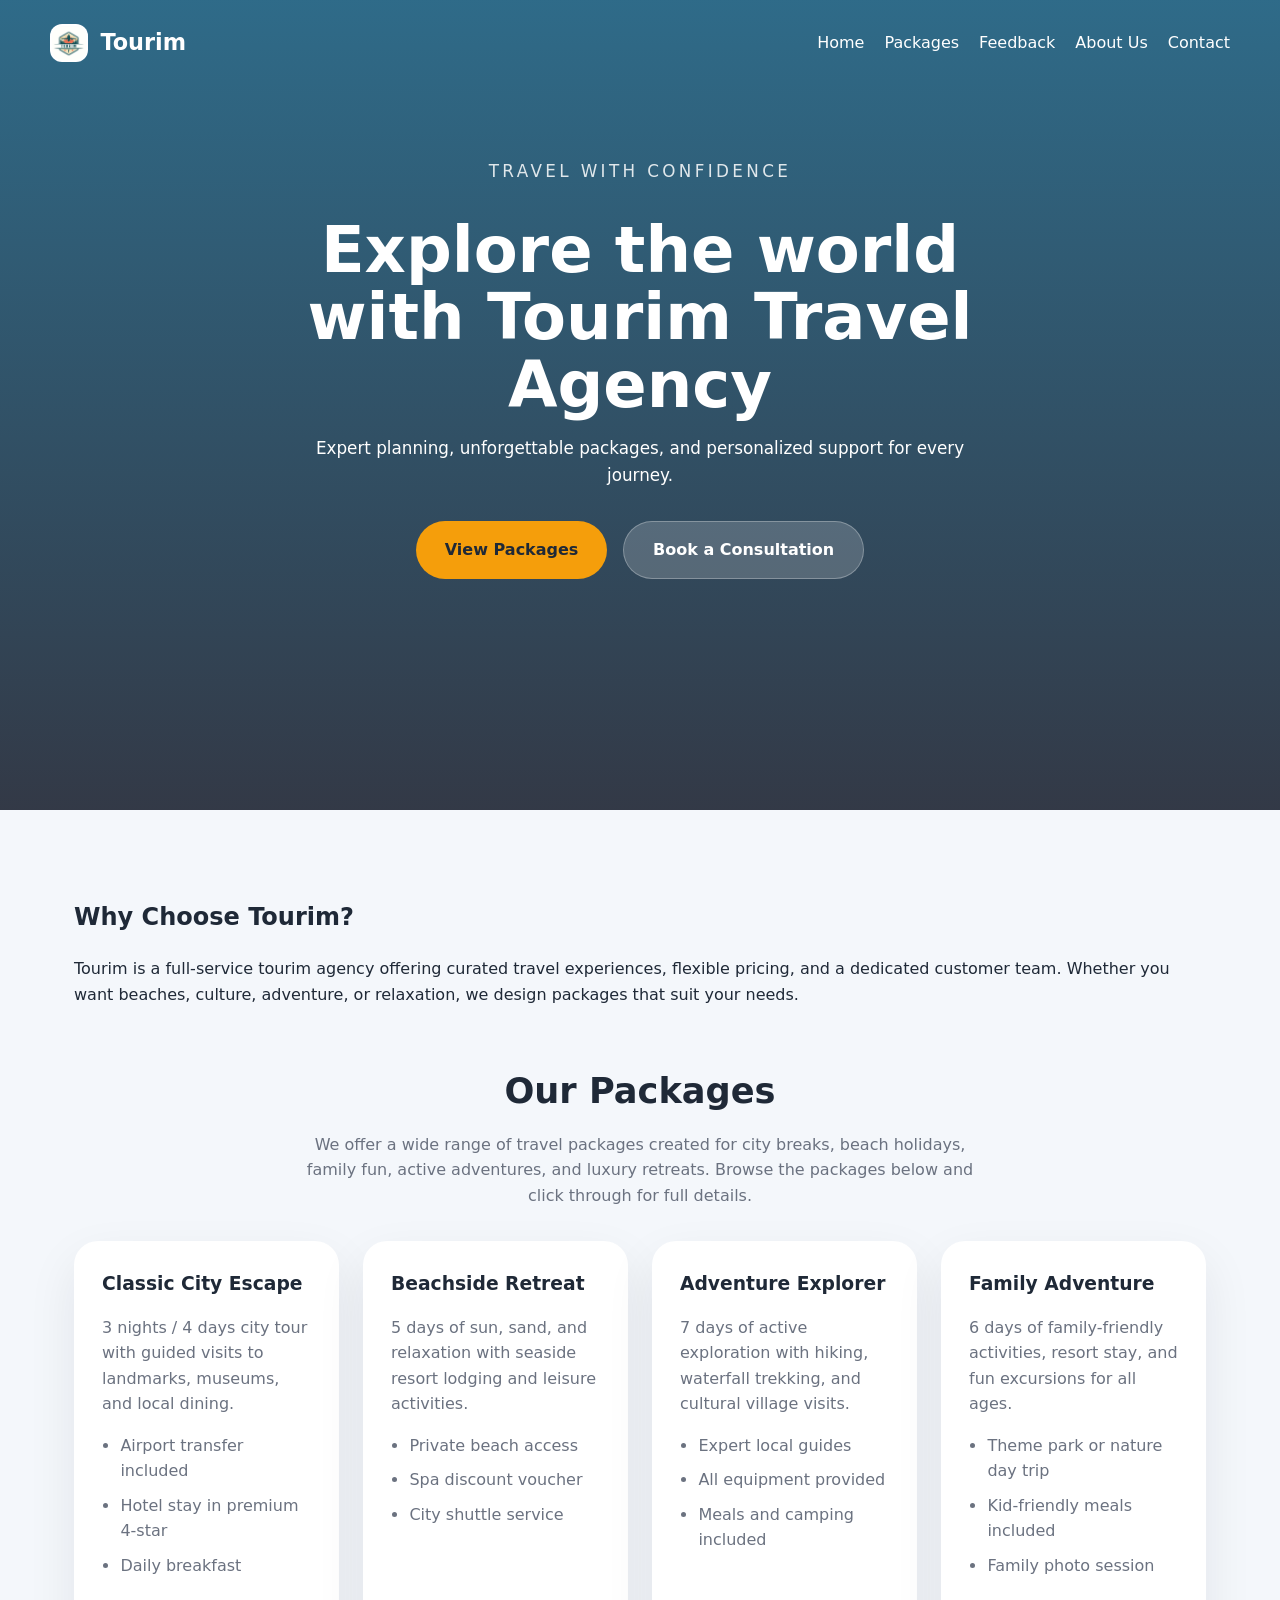
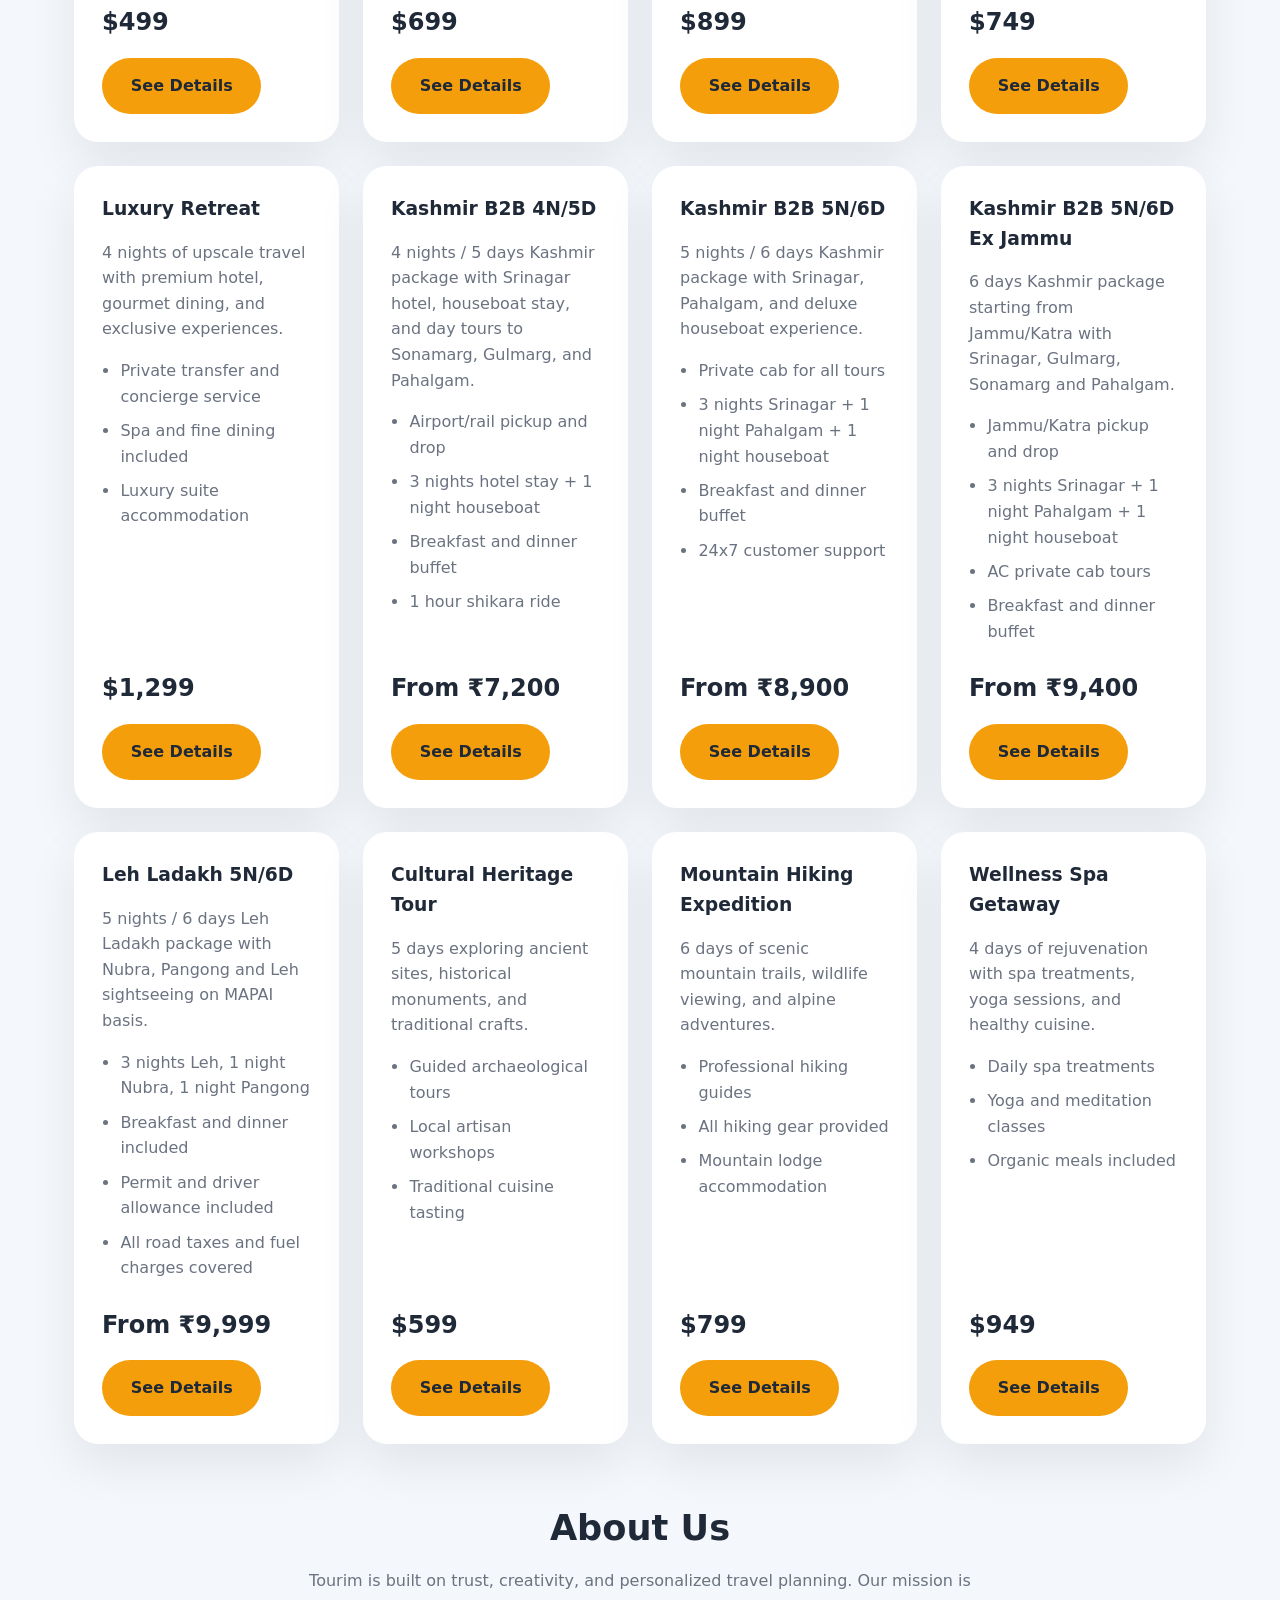
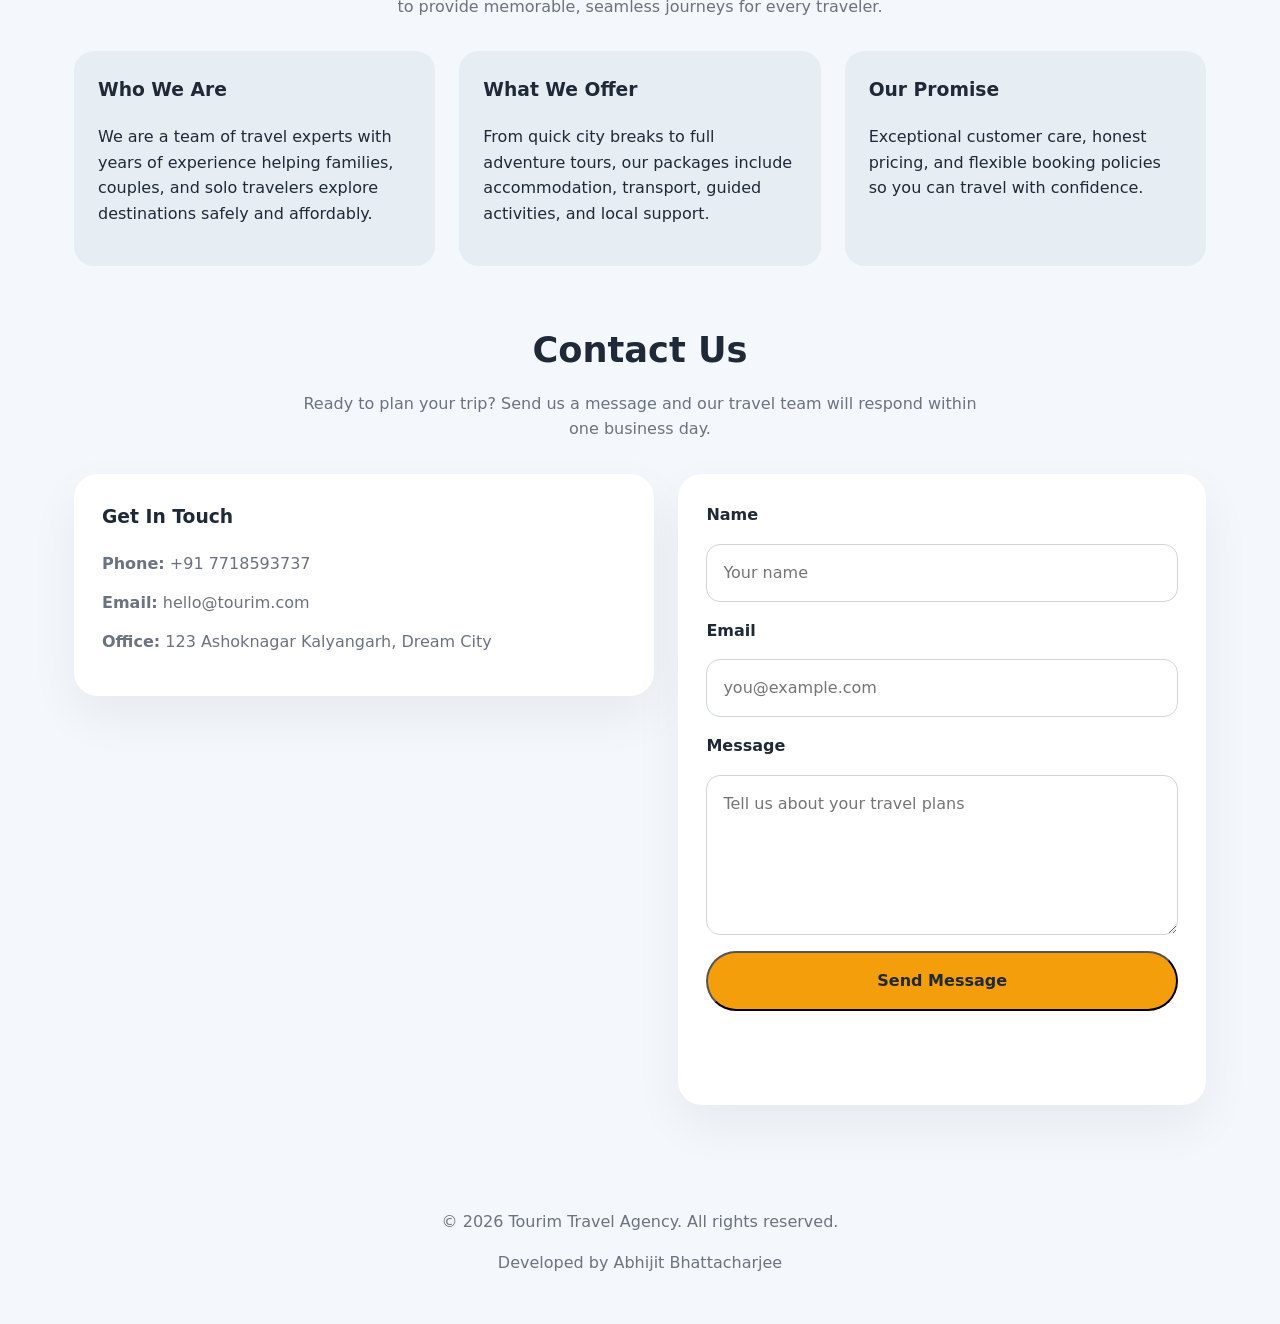
==== index.html @ 2cdc0762 "Add files via upload" ====
<!DOCTYPE html>
<html lang="en">
<head>
  <meta charset="UTF-8">
  <meta name="viewport" content="width=device-width, initial-scale=1.0">
  <title>Tourim Travel Agency</title>
  <link rel="stylesheet" href="style.css">
</head>
<body>
  <header class="hero" id="home">
    <nav class="navbar">
      <a href="#home" class="brand logo-link">
        <img src="logo.jpg" alt="Tourim logo" class="logo-img">
        <span>Tourim</span>
      </a>
      <button class="menu-toggle" aria-label="Toggle navigation">☰</button>
      <ul class="nav-links">
        <li><a href="#home">Home</a></li>
        <li><a href="packages.html">Packages</a></li>
        <li><a href="feedback.html">Feedback</a></li>
        <li><a href="#about">About Us</a></li>
        <li><a href="#contact">Contact</a></li>
      </ul>
    </nav>

    <div class="hero-content">
      <p class="eyebrow">Travel with confidence</p>
      <h1>Explore the world with Tourim Travel Agency</h1>
      <p>Expert planning, unforgettable packages, and personalized support for every journey.</p>
      <div class="hero-buttons">
        <a href="packages.html" class="btn btn-primary">View Packages</a>
        <a href="#contact" class="btn btn-secondary">Book a Consultation</a>
      </div>
    </div>
  </header>

  <main>
    <section class="section intro">
      <div class="section-content">
        <h2>Why Choose Tourim?</h2>
        <p>Tourim is a full-service tourim agency offering curated travel experiences, flexible pricing, and a dedicated customer team. Whether you want beaches, culture, adventure, or relaxation, we design packages that suit your needs.</p>
      </div>
    </section>

    <section class="section packages" id="packages">
      <div class="section-header">
        <h2>Our Packages</h2>
        <p>We offer a wide range of travel packages created for city breaks, beach holidays, family fun, active adventures, and luxury retreats. Browse the packages below and click through for full details.</p>
      </div>
      <div class="package-grid">
        <article class="package-card">
          <h3>Classic City Escape</h3>
          <p>3 nights / 4 days city tour with guided visits to landmarks, museums, and local dining.</p>
          <ul>
            <li>Airport transfer included</li>
            <li>Hotel stay in premium 4-star</li>
            <li>Daily breakfast</li>
          </ul>
          <div class="price">$499</div>
          <a href="packages.html#classic-city-escape" class="btn btn-primary">See Details</a>
        </article>

        <article class="package-card">
          <h3>Beachside Retreat</h3>
          <p>5 days of sun, sand, and relaxation with seaside resort lodging and leisure activities.</p>
          <ul>
            <li>Private beach access</li>
            <li>Spa discount voucher</li>
            <li>City shuttle service</li>
          </ul>
          <div class="price">$699</div>
          <a href="packages.html#beachside-retreat" class="btn btn-primary">See Details</a>
        </article>

        <article class="package-card">
          <h3>Adventure Explorer</h3>
          <p>7 days of active exploration with hiking, waterfall trekking, and cultural village visits.</p>
          <ul>
            <li>Expert local guides</li>
            <li>All equipment provided</li>
            <li>Meals and camping included</li>
          </ul>
          <div class="price">$899</div>
          <a href="packages.html#adventure-explorer" class="btn btn-primary">See Details</a>
        </article>

        <article class="package-card">
          <h3>Family Adventure</h3>
          <p>6 days of family-friendly activities, resort stay, and fun excursions for all ages.</p>
          <ul>
            <li>Theme park or nature day trip</li>
            <li>Kid-friendly meals included</li>
            <li>Family photo session</li>
          </ul>
          <div class="price">$749</div>
          <a href="packages.html#family-adventure" class="btn btn-primary">See Details</a>
        </article>

        <article class="package-card">
          <h3>Luxury Retreat</h3>
          <p>4 nights of upscale travel with premium hotel, gourmet dining, and exclusive experiences.</p>
          <ul>
            <li>Private transfer and concierge service</li>
            <li>Spa and fine dining included</li>
            <li>Luxury suite accommodation</li>
          </ul>
          <div class="price">$1,299</div>
          <a href="packages.html#luxury-retreat" class="btn btn-primary">See Details</a>
        </article>

        <article class="package-card">
          <h3>Kashmir B2B 4N/5D</h3>
          <p>4 nights / 5 days Kashmir package with Srinagar hotel, houseboat stay, and day tours to Sonamarg, Gulmarg, and Pahalgam.</p>
          <ul>
            <li>Airport/rail pickup and drop</li>
            <li>3 nights hotel stay + 1 night houseboat</li>
            <li>Breakfast and dinner buffet</li>
            <li>1 hour shikara ride</li>
          </ul>
          <div class="price">From ₹7,200</div>
          <a href="packages.html#kashmir-4n5d" class="btn btn-primary">See Details</a>
        </article>

        <article class="package-card">
          <h3>Kashmir B2B 5N/6D</h3>
          <p>5 nights / 6 days Kashmir package with Srinagar, Pahalgam, and deluxe houseboat experience.</p>
          <ul>
            <li>Private cab for all tours</li>
            <li>3 nights Srinagar + 1 night Pahalgam + 1 night houseboat</li>
            <li>Breakfast and dinner buffet</li>
            <li>24x7 customer support</li>
          </ul>
          <div class="price">From ₹8,900</div>
          <a href="packages.html#kashmir-5n6d" class="btn btn-primary">See Details</a>
        </article>

        <article class="package-card">
          <h3>Kashmir B2B 5N/6D Ex Jammu</h3>
          <p>6 days Kashmir package starting from Jammu/Katra with Srinagar, Gulmarg, Sonamarg and Pahalgam.</p>
          <ul>
            <li>Jammu/Katra pickup and drop</li>
            <li>3 nights Srinagar + 1 night Pahalgam + 1 night houseboat</li>
            <li>AC private cab tours</li>
            <li>Breakfast and dinner buffet</li>
          </ul>
          <div class="price">From ₹9,400</div>
          <a href="packages.html#kashmir-5n6d-ex-jammu" class="btn btn-primary">See Details</a>
        </article>

        <article class="package-card">
          <h3>Leh Ladakh 5N/6D</h3>
          <p>5 nights / 6 days Leh Ladakh package with Nubra, Pangong and Leh sightseeing on MAPAI basis.</p>
          <ul>
            <li>3 nights Leh, 1 night Nubra, 1 night Pangong</li>
            <li>Breakfast and dinner included</li>
            <li>Permit and driver allowance included</li>
            <li>All road taxes and fuel charges covered</li>
          </ul>
          <div class="price">From ₹9,999</div>
          <a href="packages.html#leh-ladakh-5n6d" class="btn btn-primary">See Details</a>
        </article>

        <article class="package-card">
          <h3>Cultural Heritage Tour</h3>
          <p>5 days exploring ancient sites, historical monuments, and traditional crafts.</p>
          <ul>
            <li>Guided archaeological tours</li>
            <li>Local artisan workshops</li>
            <li>Traditional cuisine tasting</li>
          </ul>
          <div class="price">$599</div>
          <a href="packages.html#cultural-heritage-tour" class="btn btn-primary">See Details</a>
        </article>

        <article class="package-card">
          <h3>Mountain Hiking Expedition</h3>
          <p>6 days of scenic mountain trails, wildlife viewing, and alpine adventures.</p>
          <ul>
            <li>Professional hiking guides</li>
            <li>All hiking gear provided</li>
            <li>Mountain lodge accommodation</li>
          </ul>
          <div class="price">$799</div>
          <a href="packages.html#mountain-hiking-expedition" class="btn btn-primary">See Details</a>
        </article>

        <article class="package-card">
          <h3>Wellness Spa Getaway</h3>
          <p>4 days of rejuvenation with spa treatments, yoga sessions, and healthy cuisine.</p>
          <ul>
            <li>Daily spa treatments</li>
            <li>Yoga and meditation classes</li>
            <li>Organic meals included</li>
          </ul>
          <div class="price">$949</div>
          <a href="packages.html#wellness-spa-getaway" class="btn btn-primary">See Details</a>
        </article>
      </div>
    </section>

    <section class="section about" id="about">
      <div class="section-header">
        <h2>About Us</h2>
        <p>Tourim is built on trust, creativity, and personalized travel planning. Our mission is to provide memorable, seamless journeys for every traveler.</p>
      </div>
      <div class="about-grid">
        <div>
          <h3>Who We Are</h3>
          <p>We are a team of travel experts with years of experience helping families, couples, and solo travelers explore destinations safely and affordably.</p>
        </div>
        <div>
          <h3>What We Offer</h3>
          <p>From quick city breaks to full adventure tours, our packages include accommodation, transport, guided activities, and local support.</p>
        </div>
        <div>
          <h3>Our Promise</h3>
          <p>Exceptional customer care, honest pricing, and flexible booking policies so you can travel with confidence.</p>
        </div>
      </div>
    </section>

    <section class="section contact" id="contact">
      <div class="section-header">
        <h2>Contact Us</h2>
        <p>Ready to plan your trip? Send us a message and our travel team will respond within one business day.</p>
      </div>
      <div class="contact-grid">
        <div class="contact-details">
          <h3>Get In Touch</h3>
          <p><strong>Phone:</strong> +91 7718593737</p>
          <p><strong>Email:</strong> hello@tourim.com</p>
          <p><strong>Office:</strong> 123 Ashoknagar Kalyangarh, Dream City</p>
        </div>
        <form id="contactForm" class="contact-form">
          <label for="name">Name</label>
          <input type="text" id="name" name="name" placeholder="Your name" required>

          <label for="email">Email</label>
          <input type="email" id="email" name="email" placeholder="you@example.com" required>

          <label for="message">Message</label>
          <textarea id="message" name="message" rows="5" placeholder="Tell us about your travel plans" required></textarea>

          <button type="submit" class="btn btn-primary">Send Message</button>
          <p id="formMessage" class="form-message"></p>
        </form>
      </div>
    </section>
  </main>

  <footer class="footer">
    <p>© 2026 Tourim Travel Agency. All rights reserved.</p>
    <p>Developed by Abhijit Bhattacharjee</p>
  </footer>

  <script src="script.js"></script>
</body>
</html>
---- style.css ----
:root {
  --primary: #1e5f7f;
  --secondary: #f59e0b;
  --bg: #f4f7fb;
  --text: #1f2937;
  --muted: #6b7280;
  --white: #ffffff;
}

* {
  box-sizing: border-box;
}

html, body {
  margin: 0;
  padding: 0;
  font-family: Inter, system-ui, -apple-system, BlinkMacSystemFont, "Segoe UI", sans-serif;
  background: var(--bg);
  color: var(--text);
}

body {
  line-height: 1.6;
}

a {
  color: inherit;
  text-decoration: none;
}

button, input, textarea {
  font: inherit;
}

header.hero {
  min-height: 90vh;
  background: linear-gradient(180deg, rgba(30,95,127,0.92), rgba(17,24,39,0.85)), url('https://images.unsplash.com/photo-1507525428034-b723cf961d3e?auto=format&fit=crop&w=1600&q=80') center/cover no-repeat;
  color: var(--white);
  padding: 1.5rem;
}

.navbar {
  display: flex;
  align-items: center;
  justify-content: space-between;
  max-width: 1180px;
  margin: 0 auto;
}

.brand {
  display: inline-flex;
  align-items: center;
  gap: 0.75rem;
  font-size: 1.4rem;
  font-weight: 700;
  color: var(--white);
}

.logo-link {
  display: inline-flex;
  align-items: center;
  gap: 0.75rem;
}

.logo-img {
  width: 2.4rem;
  height: 2.4rem;
  object-fit: cover;
  border-radius: 0.75rem;
  border: 2px solid rgba(255,255,255,0.8);
  background: var(--white);
}

.menu-toggle {
  display: none;
  background: transparent;
  border: none;
  color: var(--white);
  font-size: 1.8rem;
  cursor: pointer;
}

.nav-links {
  display: flex;
  gap: 1.25rem;
  list-style: none;
  margin: 0;
  padding: 0;
}

.nav-links a {
  color: var(--white);
  transition: color 0.2s ease;
}

.nav-links a:hover {
  color: var(--secondary);
}

.hero-content {
  max-width: 720px;
  margin: 6rem auto 0;
  text-align: center;
}

.eyebrow {
  text-transform: uppercase;
  letter-spacing: 0.2em;
  opacity: 0.85;
  margin-bottom: 1rem;
}

.hero-content h1 {
  font-size: clamp(2.8rem, 5vw, 4.4rem);
  line-height: 1.05;
  margin: 0 0 1rem;
}

.hero-content p {
  font-size: 1.05rem;
  max-width: 42rem;
  margin: 0 auto 2rem;
}

.hero-buttons {
  display: flex;
  flex-wrap: wrap;
  justify-content: center;
  gap: 1rem;
}

.btn {
  display: inline-flex;
  align-items: center;
  justify-content: center;
  padding: 0.95rem 1.8rem;
  border-radius: 999px;
  font-weight: 600;
  transition: transform 0.2s ease, background-color 0.2s ease;
}

.btn:hover {
  transform: translateY(-2px);
}

.btn-primary {
  background: var(--secondary);
  color: var(--text);
}

.btn-secondary {
  background: rgba(255,255,255,0.18);
  color: var(--white);
  border: 1px solid rgba(255,255,255,0.28);
}

main {
  max-width: 1180px;
  margin: 0 auto;
  padding: 2rem 1.5rem 4rem;
}

.section {
  margin-top: 3.5rem;
}

.section-header {
  text-align: center;
  margin-bottom: 2rem;
}

.section-header h2 {
  font-size: 2.2rem;
  margin-bottom: 0.75rem;
}

.section-header p {
  color: var(--muted);
  max-width: 680px;
  margin: 0 auto;
}

.offer-box {
  background: rgba(30,95,127,0.06);
  border: 1px solid rgba(30,95,127,0.15);
  border-radius: 20px;
  padding: 1.5rem;
  margin-bottom: 1.5rem;
}

.offer-buttons {
  display: flex;
  flex-wrap: wrap;
  gap: 0.75rem;
  margin-top: 0.75rem;
}

.offer-buttons .btn {
  align-self: flex-start;
}

.package-grid,
.about-grid,
.contact-grid {
  display: grid;
  gap: 1.5rem;
}

.package-grid {
  grid-template-columns: repeat(auto-fit, minmax(240px, 1fr));
}

.package-card {
  background: var(--white);
  border-radius: 24px;
  padding: 1.75rem;
  box-shadow: 0 20px 50px rgba(15,23,42,0.08);
  display: flex;
  flex-direction: column;
  gap: 1rem;
}

.package-card h3 {
  margin: 0;
}

.package-detail-card {
  overflow: hidden;
}

.package-image {
  border-radius: 20px;
  overflow: hidden;
}

.package-image img {
  width: 100%;
  height: auto;
  display: block;
}

.package-card .btn {
  align-self: flex-start;
}

.package-card p {
  margin: 0;
  color: var(--muted);
}

.package-card ul {
  padding-left: 1.15rem;
  margin: 0;
  color: var(--muted);
}

.package-card li {
  margin-bottom: 0.55rem;
}

.price {
  font-size: 1.5rem;
  font-weight: 700;
  margin-top: auto;
}

.about-grid {
  grid-template-columns: repeat(auto-fit, minmax(220px, 1fr));
}

.about-grid div {
  background: rgba(30,95,127,0.06);
  padding: 1.5rem;
  border-radius: 20px;
}

.about-grid h3 {
  margin-top: 0;
}

.contact-grid {
  grid-template-columns: 1.1fr minmax(280px, 1fr);
  align-items: start;
}

.contact-details {
  background: var(--white);
  padding: 1.75rem;
  border-radius: 24px;
  box-shadow: 0 20px 50px rgba(15,23,42,0.06);
}

.contact-details h3 {
  margin-top: 0;
}

.contact-details p {
  margin: 0.85rem 0;
  color: var(--muted);
}

.contact-form {
  display: grid;
  gap: 1rem;
  background: var(--white);
  padding: 1.75rem;
  border-radius: 24px;
  box-shadow: 0 20px 50px rgba(15,23,42,0.06);
}

.contact-form label {
  font-weight: 600;
}

.required {
  color: #d14343;
  font-weight: bold;
}

.star-rating-input.error {
  border: 2px solid #d14343;
  padding: 0.75rem;
  border-radius: 8px;
  transition: border-color 0.3s ease;
}

.rating-error {
  color: #d14343;
  font-size: 0.9rem;
  margin-top: 0.5rem;
  display: none;
}

.rating-error.show {
  display: block;
}

.contact-form input,
.contact-form textarea {
  width: 100%;
  padding: 0.95rem 1rem;
  border: 1px solid #d1d5db;
  border-radius: 14px;
  outline: none;
}

.contact-form input:focus,
.contact-form textarea:focus {
  border-color: var(--primary);
  box-shadow: 0 0 0 4px rgba(30,95,127,0.08);
}

.form-message {
  font-size: 0.95rem;
  color: var(--primary);
  min-height: 1.2rem;
}

.star-rating-input {
  display: flex;
  flex-direction: row-reverse;
  justify-content: flex-start;
  gap: 0.2rem;
  margin-bottom: 1rem;
}

.star-rating-input input {
  display: none;
}

.star-rating-input label {
  font-size: 1.5rem;
  color: #d1d5db;
  cursor: pointer;
  transition: color 0.2s ease;
}

.star-rating-input input:checked ~ label,
.star-rating-input label:hover,
.star-rating-input label:hover ~ label {
  color: #f59e0b;
}

.comment-card {
  background: var(--white);
  border-radius: 24px;
  padding: 1.75rem;
  box-shadow: 0 20px 50px rgba(15,23,42,0.08);
  display: flex;
  flex-direction: column;
  gap: 0.75rem;
}

.comment-rating {
  font-size: 1.1rem;
  color: #f59e0b;
}

.comment-meta {
  display: flex;
  justify-content: space-between;
  align-items: center;
  gap: 1rem;
  flex-wrap: wrap;
}

.comment-header {
  display: flex;
  align-items: center;
  gap: 1rem;
}

.comment-avatar {
  width: 3rem;
  height: 3rem;
  display: inline-flex;
  align-items: center;
  justify-content: center;
  border-radius: 50%;
  background: rgba(245,158,11,0.12);
  color: #f59e0b;
  font-size: 1.3rem;
}

.comment-author h3 {
  margin: 0;
}

.comment-email {
  margin: 0.25rem 0 0;
  color: var(--muted);
  font-size: 0.95rem;
}

.comment-date {
  color: var(--muted);
  font-size: 0.92rem;
}

.image-input {
  padding: 0.75rem;
  border: 2px solid #e5e7eb;
  border-radius: 8px;
  cursor: pointer;
  transition: border-color 0.3s ease;
}

.image-input:hover {
  border-color: var(--secondary);
}

.image-input:focus {
  outline: none;
  border-color: var(--primary);
}

.image-preview {
  margin-top: 1.5rem;
  display: none;
}

.image-preview.active {
  display: block;
}

.image-preview img {
  max-width: 100%;
  height: auto;
  border-radius: 12px;
  box-shadow: 0 4px 15px rgba(0, 0, 0, 0.1);
  margin-bottom: 1rem;
}

.preview-text {
  color: #666;
  font-size: 0.95rem;
  margin-top: 0.5rem;
}

.comment-image {
  max-width: 280px;
  height: auto;
  border-radius: 12px;
  margin-top: 1rem;
  box-shadow: 0 4px 15px rgba(0, 0, 0, 0.1);
  cursor: pointer;
  transition: transform 0.2s ease;
}

.comment-image:hover {
  transform: scale(1.05);
}

.image-modal {
  display: none;
  position: fixed;
  top: 0;
  left: 0;
  width: 100%;
  height: 100%;
  background: rgba(0, 0, 0, 0.85);
  z-index: 1000;
  align-items: center;
  justify-content: center;
  padding: 1rem;
}

.image-modal.active {
  display: flex;
}

.image-modal img {
  max-width: 90%;
  max-height: 90vh;
  border-radius: 12px;
  object-fit: contain;
  cursor: pointer;
}

.footer {
  text-align: center;
  padding: 1.5rem 1rem 2rem;
  color: var(--muted);
}

@media (max-width: 900px) {
  .hero-content {
    margin-top: 4rem;
  }

  .contact-grid {
    grid-template-columns: 1fr;
  }
}

@media (max-width: 720px) {
  .nav-links {
    position: absolute;
    top: 88px;
    right: 1.5rem;
    left: 1.5rem;
    flex-direction: column;
    background: rgba(15,23,42,0.96);
    border-radius: 20px;
    padding: 1rem;
    display: none;
  }

  .nav-links.open {
    display: flex;
  }

  .menu-toggle {
    display: block;
  }

  .nav-links a {
    padding: 0.75rem 0;
    border-bottom: 1px solid rgba(255,255,255,0.08);
  }

  .hero {
    padding-bottom: 4rem;
  }
}
#a1 {
  background: rgba(244, 50, 50, 0.18);
  color: var(--white);
  border: 1px solid rgba(255,255,255,0.28);
}
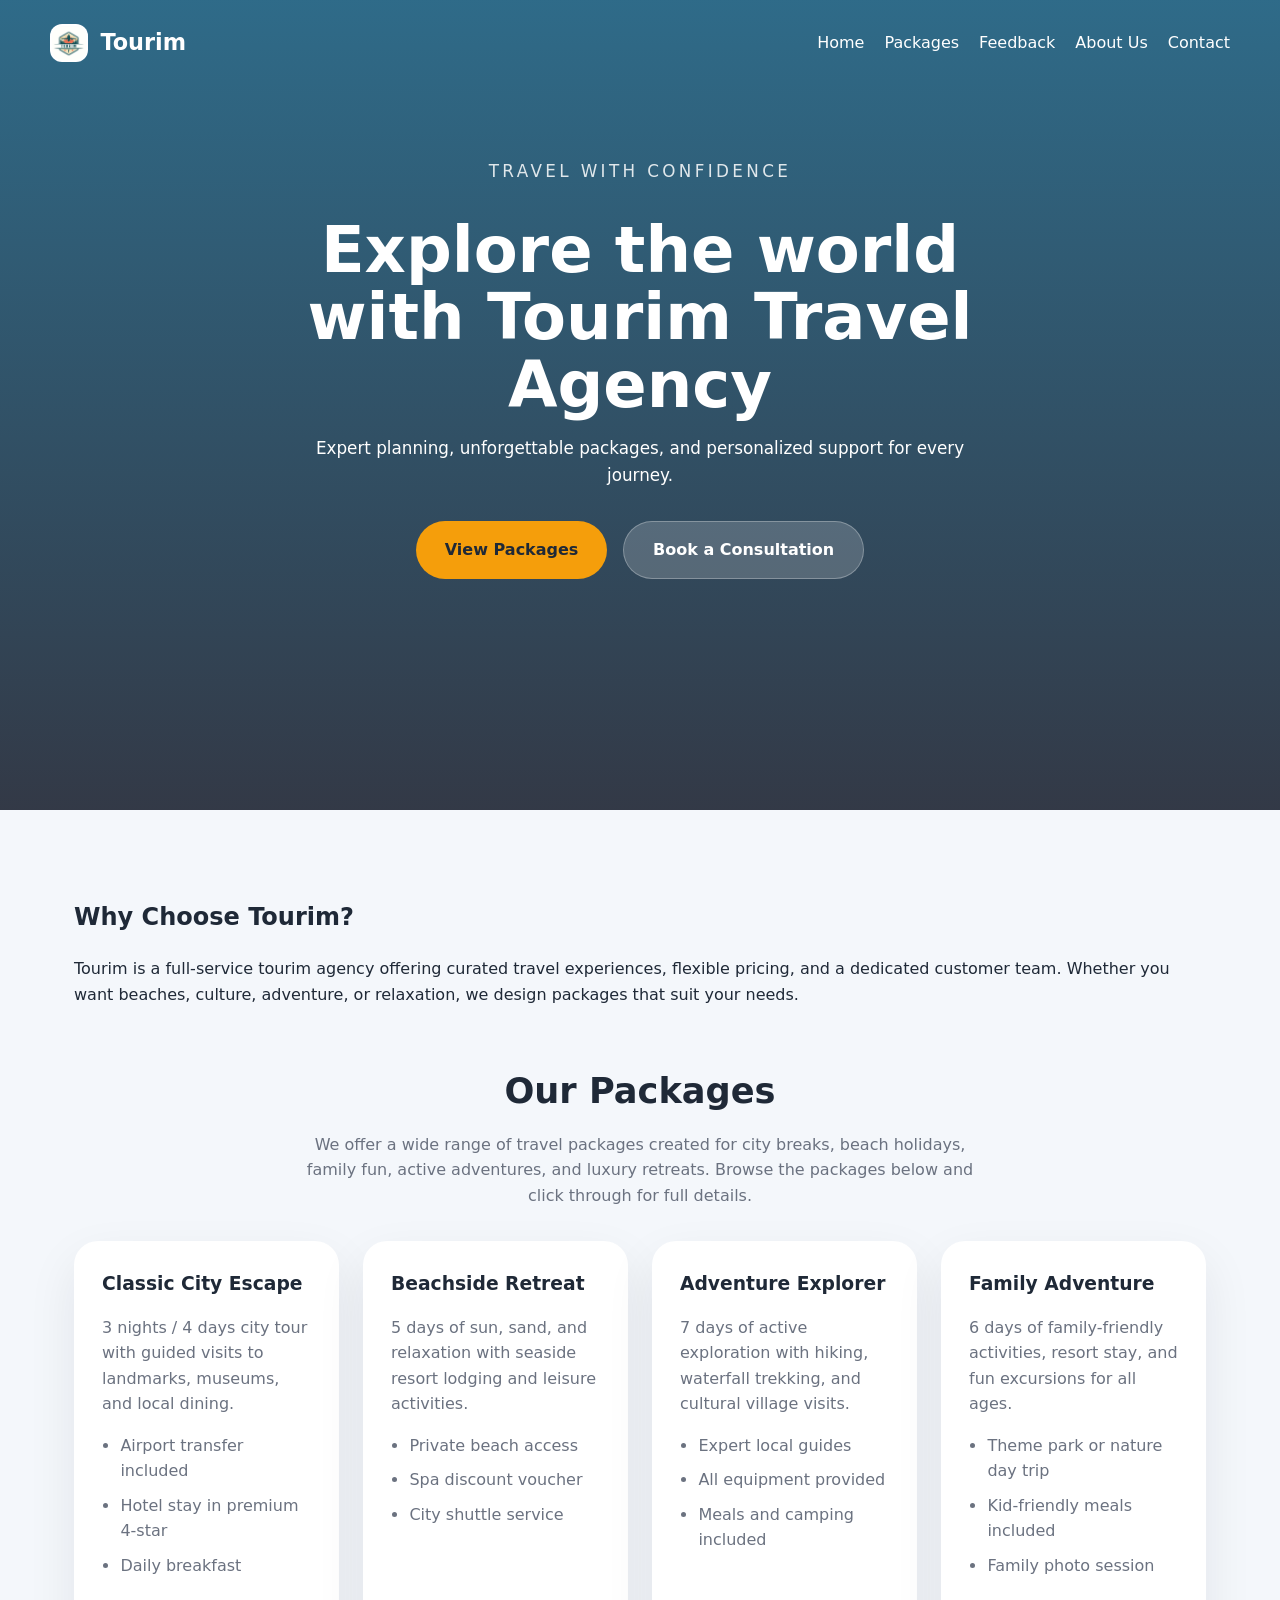
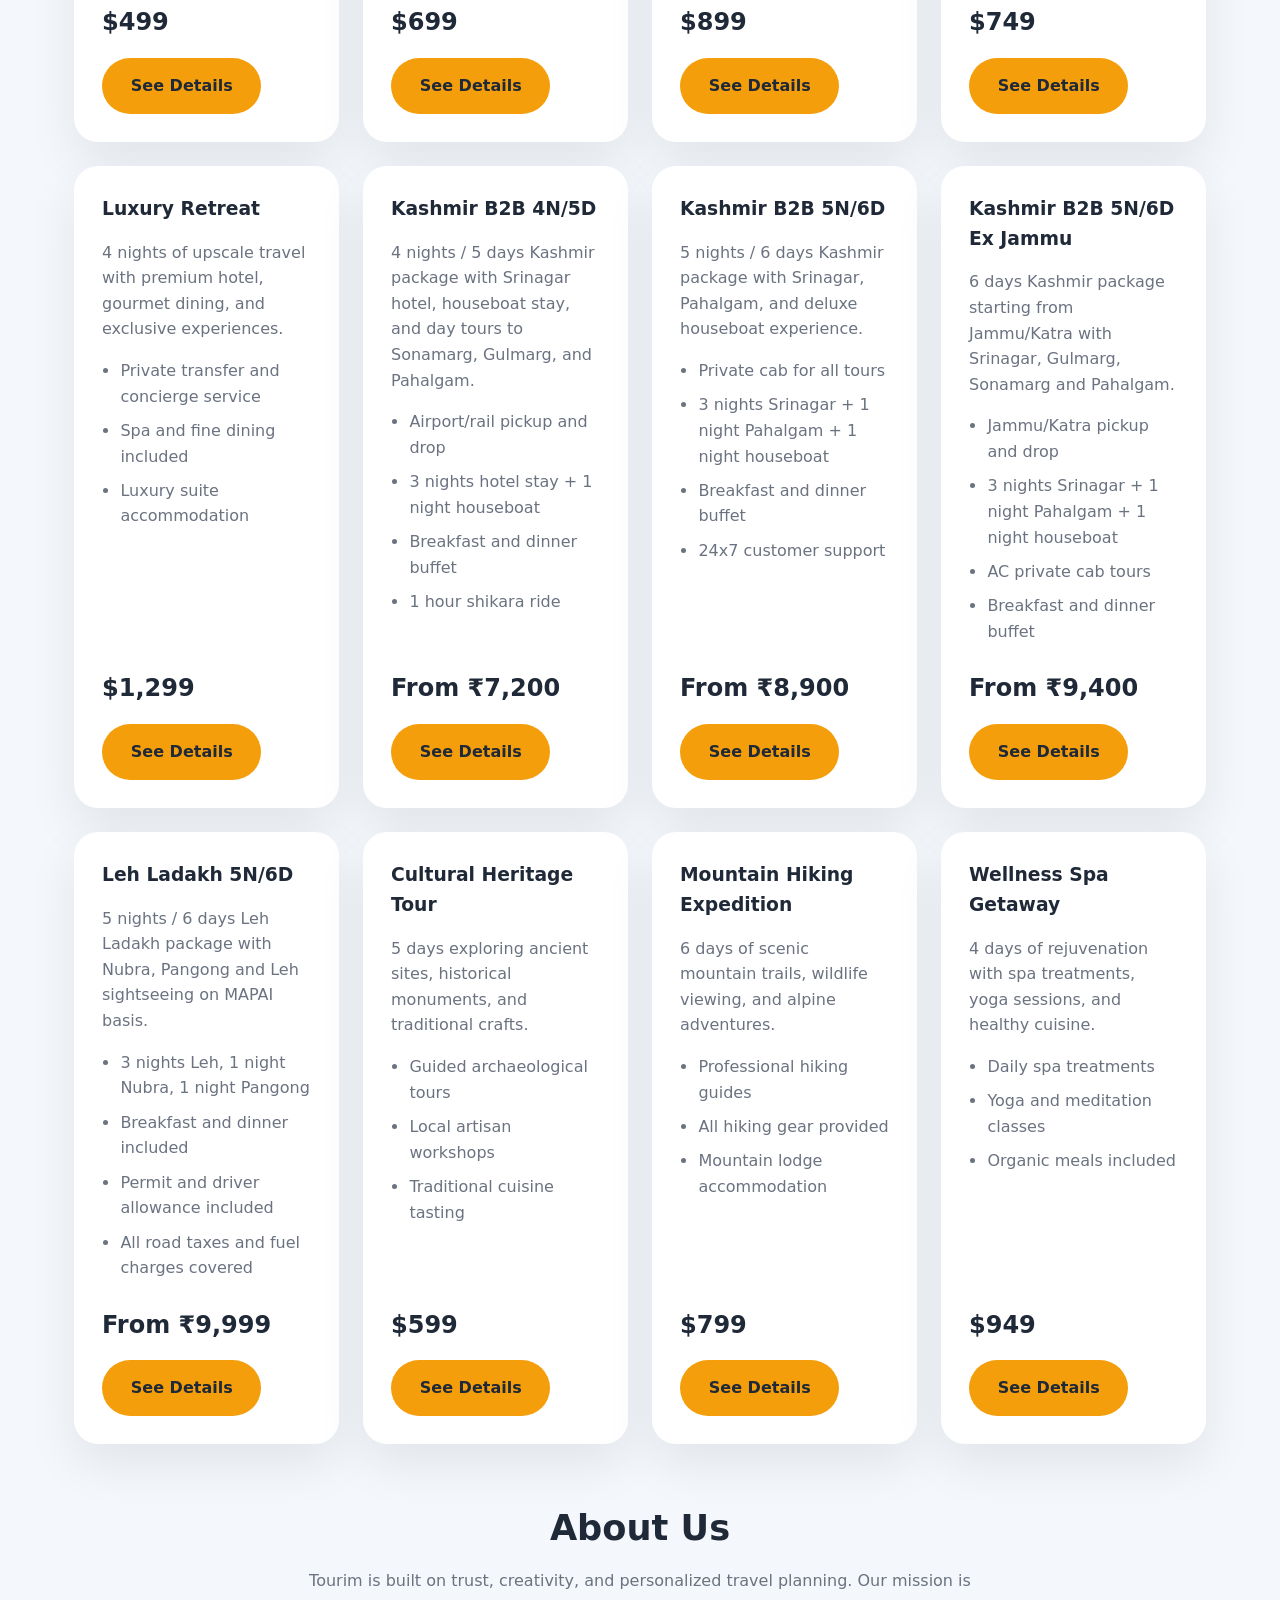
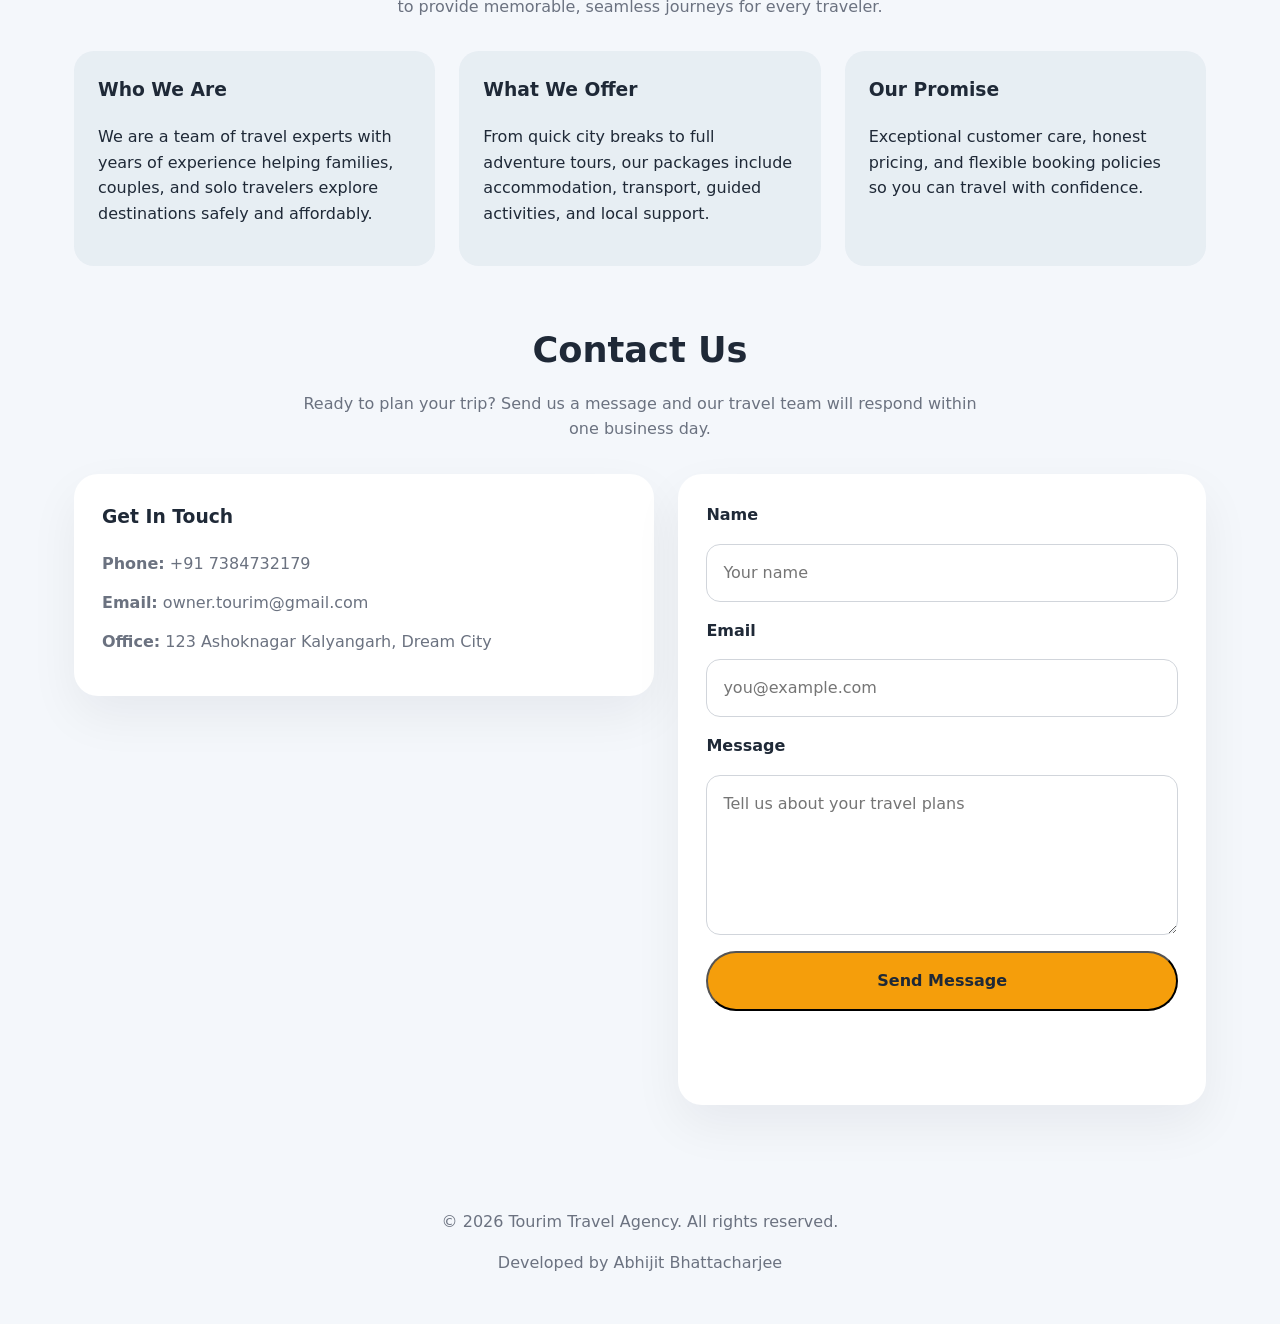
==== commit 9380f6cd: "Update contact information in index.html" ====
--- a/index.html
+++ b/index.html
@@ -227,8 +227,8 @@
       <div class="contact-grid">
         <div class="contact-details">
           <h3>Get In Touch</h3>
-          <p><strong>Phone:</strong> +91 7718593737</p>
-          <p><strong>Email:</strong> hello@tourim.com</p>
+          <p><strong>Phone:</strong> +91 7384732179</p>
+          <p><strong>Email:</strong> owner.tourim@gmail.com</p>
           <p><strong>Office:</strong> 123 Ashoknagar Kalyangarh, Dream City</p>
         </div>
         <form id="contactForm" class="contact-form">
